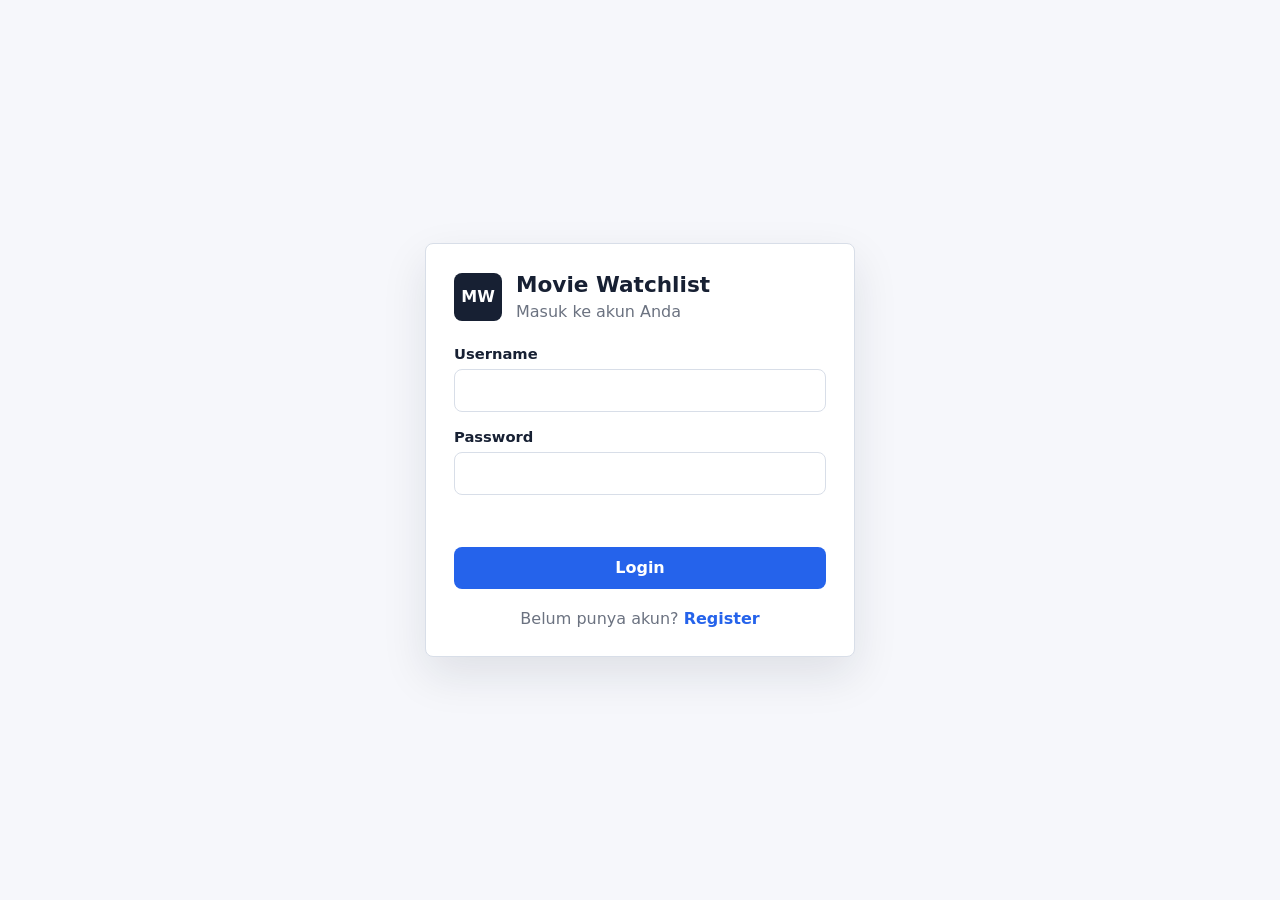
==== frontend/index.html @ f50a8523 "feat: add movie dashboard frontend" ====
<!DOCTYPE html>
<html lang="id">
<head>
    <meta charset="UTF-8">
    <meta name="viewport" content="width=device-width, initial-scale=1.0">
    <title>Movie Watchlist</title>
    <link rel="stylesheet" href="css/style.css">
    <script src="js/api.js" defer></script>
    <script src="js/movies.js" defer></script>
</head>
<body>
    <header class="navbar">
        <div class="navbar-inner">
            <a class="app-title" href="index.html">
                <span class="brand-mark small">MW</span>
                <span>Movie Watchlist</span>
            </a>
            <div class="nav-actions">
                <span id="userLabel" class="user-label"></span>
                <button id="logoutButton" class="button secondary" type="button">Logout</button>
            </div>
        </div>
    </header>

    <main class="page">
        <section class="toolbar">
            <form id="searchForm" class="search-form">
                <input id="searchInput" type="search" placeholder="Search title" autocomplete="off">
                <button class="button secondary" type="submit">Search</button>
            </form>
            <a href="movie-form.html" class="button primary">Tambah Movie</a>
        </section>

        <p id="message" class="message"></p>
        <section id="movieList" class="movie-grid" aria-live="polite"></section>
    </main>
</body>
</html>
---- frontend/css/style.css ----
:root {
    color-scheme: light;
    --bg: #f6f7fb;
    --surface: #ffffff;
    --surface-muted: #eef2f7;
    --text: #172033;
    --muted: #6b7280;
    --border: #d8dee8;
    --primary: #2563eb;
    --primary-dark: #1d4ed8;
    --success: #16a34a;
    --danger: #dc2626;
    --warning: #f59e0b;
    --shadow: 0 18px 45px rgba(23, 32, 51, 0.10);
}

* {
    box-sizing: border-box;
}

body {
    margin: 0;
    min-height: 100vh;
    background: var(--bg);
    color: var(--text);
    font-family: Inter, ui-sans-serif, system-ui, -apple-system, BlinkMacSystemFont, "Segoe UI", sans-serif;
}

a {
    color: var(--primary);
    font-weight: 700;
    text-decoration: none;
}

a:hover {
    text-decoration: underline;
}

button,
input,
select,
textarea {
    font: inherit;
}

.auth-page {
    display: grid;
    place-items: center;
    padding: 24px;
}

.auth-shell {
    width: min(100%, 430px);
}

.auth-card {
    width: 100%;
    padding: 28px;
    background: var(--surface);
    border: 1px solid var(--border);
    border-radius: 8px;
    box-shadow: var(--shadow);
}

.brand {
    display: flex;
    align-items: center;
    gap: 14px;
    margin-bottom: 24px;
}

.brand-mark {
    display: grid;
    place-items: center;
    width: 48px;
    height: 48px;
    flex: 0 0 48px;
    border-radius: 8px;
    background: var(--text);
    color: #ffffff;
    font-weight: 800;
}

.brand h1 {
    margin: 0;
    font-size: 1.35rem;
    line-height: 1.2;
}

.brand p {
    margin: 4px 0 0;
    color: var(--muted);
}

.form {
    display: grid;
    gap: 16px;
}

.field {
    display: grid;
    gap: 7px;
}

.field label {
    font-weight: 700;
    font-size: 0.92rem;
}

.field input,
.field select,
.field textarea {
    width: 100%;
    border: 1px solid var(--border);
    border-radius: 8px;
    background: #ffffff;
    color: var(--text);
    padding: 11px 12px;
    outline: none;
}

.field textarea {
    min-height: 112px;
    resize: vertical;
}

.field input:focus,
.field select:focus,
.field textarea:focus {
    border-color: var(--primary);
    box-shadow: 0 0 0 3px rgba(37, 99, 235, 0.14);
}

.button {
    display: inline-flex;
    align-items: center;
    justify-content: center;
    min-height: 42px;
    padding: 10px 16px;
    border: 1px solid transparent;
    border-radius: 8px;
    cursor: pointer;
    font-weight: 800;
    transition: background 160ms ease, border 160ms ease, transform 160ms ease;
}

.button:hover {
    transform: translateY(-1px);
}

.button.primary {
    background: var(--primary);
    color: #ffffff;
}

.button.primary:hover {
    background: var(--primary-dark);
}

.button.secondary {
    background: var(--surface);
    border-color: var(--border);
    color: var(--text);
}

.button.danger {
    background: var(--danger);
    color: #ffffff;
}

.full-width {
    width: 100%;
}

.message {
    min-height: 20px;
    margin: 0;
    font-size: 0.92rem;
    font-weight: 700;
}

.message.error {
    color: var(--danger);
}

.message.success {
    color: var(--success);
}

.switch-link {
    margin: 20px 0 0;
    color: var(--muted);
    text-align: center;
}

.navbar {
    position: sticky;
    top: 0;
    z-index: 10;
    background: rgba(255, 255, 255, 0.92);
    border-bottom: 1px solid var(--border);
    backdrop-filter: blur(12px);
}

.navbar-inner {
    display: flex;
    align-items: center;
    justify-content: space-between;
    gap: 18px;
    width: min(1120px, calc(100% - 32px));
    min-height: 68px;
    margin: 0 auto;
}

.app-title {
    display: inline-flex;
    align-items: center;
    gap: 10px;
    color: var(--text);
    font-size: 1.05rem;
    font-weight: 900;
}

.app-title:hover {
    text-decoration: none;
}

.brand-mark.small {
    width: 36px;
    height: 36px;
    flex-basis: 36px;
    font-size: 0.82rem;
}

.nav-actions {
    display: flex;
    align-items: center;
    gap: 10px;
}

.user-label {
    max-width: 180px;
    overflow: hidden;
    color: var(--muted);
    font-weight: 700;
    text-overflow: ellipsis;
    white-space: nowrap;
}

.page {
    width: min(1120px, calc(100% - 32px));
    margin: 30px auto 48px;
}

.toolbar {
    display: flex;
    align-items: center;
    justify-content: space-between;
    gap: 14px;
    margin-bottom: 18px;
}

.search-form {
    display: flex;
    width: min(100%, 520px);
    gap: 10px;
}

.search-form input {
    width: 100%;
    min-height: 42px;
    border: 1px solid var(--border);
    border-radius: 8px;
    padding: 10px 12px;
    outline: none;
}

.search-form input:focus {
    border-color: var(--primary);
    box-shadow: 0 0 0 3px rgba(37, 99, 235, 0.14);
}

.movie-grid {
    display: grid;
    grid-template-columns: repeat(auto-fill, minmax(280px, 1fr));
    gap: 18px;
}

.movie-card {
    display: grid;
    grid-template-rows: 220px 1fr;
    overflow: hidden;
    background: var(--surface);
    border: 1px solid var(--border);
    border-radius: 8px;
    box-shadow: 0 10px 24px rgba(23, 32, 51, 0.08);
}

.poster-wrap {
    display: grid;
    place-items: center;
    overflow: hidden;
    background: #111827;
}

.poster-wrap img {
    width: 100%;
    height: 100%;
    object-fit: cover;
}

.poster-fallback {
    background: linear-gradient(135deg, #172033 0%, #374151 48%, #1f7668 100%);
    color: #ffffff;
    font-size: 4rem;
    font-weight: 900;
}

.movie-content {
    display: grid;
    gap: 12px;
    padding: 16px;
}

.movie-heading {
    display: flex;
    align-items: flex-start;
    justify-content: space-between;
    gap: 12px;
}

.movie-heading h2 {
    margin: 0;
    font-size: 1.12rem;
    line-height: 1.25;
    overflow-wrap: anywhere;
}

.badge {
    display: inline-flex;
    align-items: center;
    min-height: 26px;
    padding: 4px 8px;
    border-radius: 999px;
    font-size: 0.75rem;
    font-weight: 900;
    white-space: nowrap;
}

.badge.watched {
    background: rgba(22, 163, 74, 0.14);
    color: #13723a;
}

.badge.unwatched {
    background: rgba(245, 158, 11, 0.17);
    color: #9a5b00;
}

.movie-meta {
    margin: 0;
    color: var(--muted);
    font-size: 0.92rem;
    font-weight: 700;
}

.movie-description {
    min-height: 48px;
    margin: 0;
    color: #384152;
    line-height: 1.5;
    overflow-wrap: anywhere;
}

.movie-actions {
    display: flex;
    flex-wrap: wrap;
    gap: 8px;
    align-self: end;
}

.movie-actions .button {
    min-height: 36px;
    padding: 8px 11px;
    font-size: 0.88rem;
}

.empty-state {
    grid-column: 1 / -1;
    margin: 0;
    padding: 28px;
    color: var(--muted);
    text-align: center;
    background: var(--surface);
    border: 1px dashed var(--border);
    border-radius: 8px;
}

@media (max-width: 520px) {
    .auth-page {
        padding: 16px;
    }

    .auth-card {
        padding: 22px;
    }

    .navbar-inner,
    .page {
        width: min(100% - 24px, 1120px);
    }

    .navbar-inner,
    .toolbar,
    .search-form {
        align-items: stretch;
        flex-direction: column;
    }

    .nav-actions {
        justify-content: space-between;
    }

    .movie-grid {
        grid-template-columns: 1fr;
    }
}
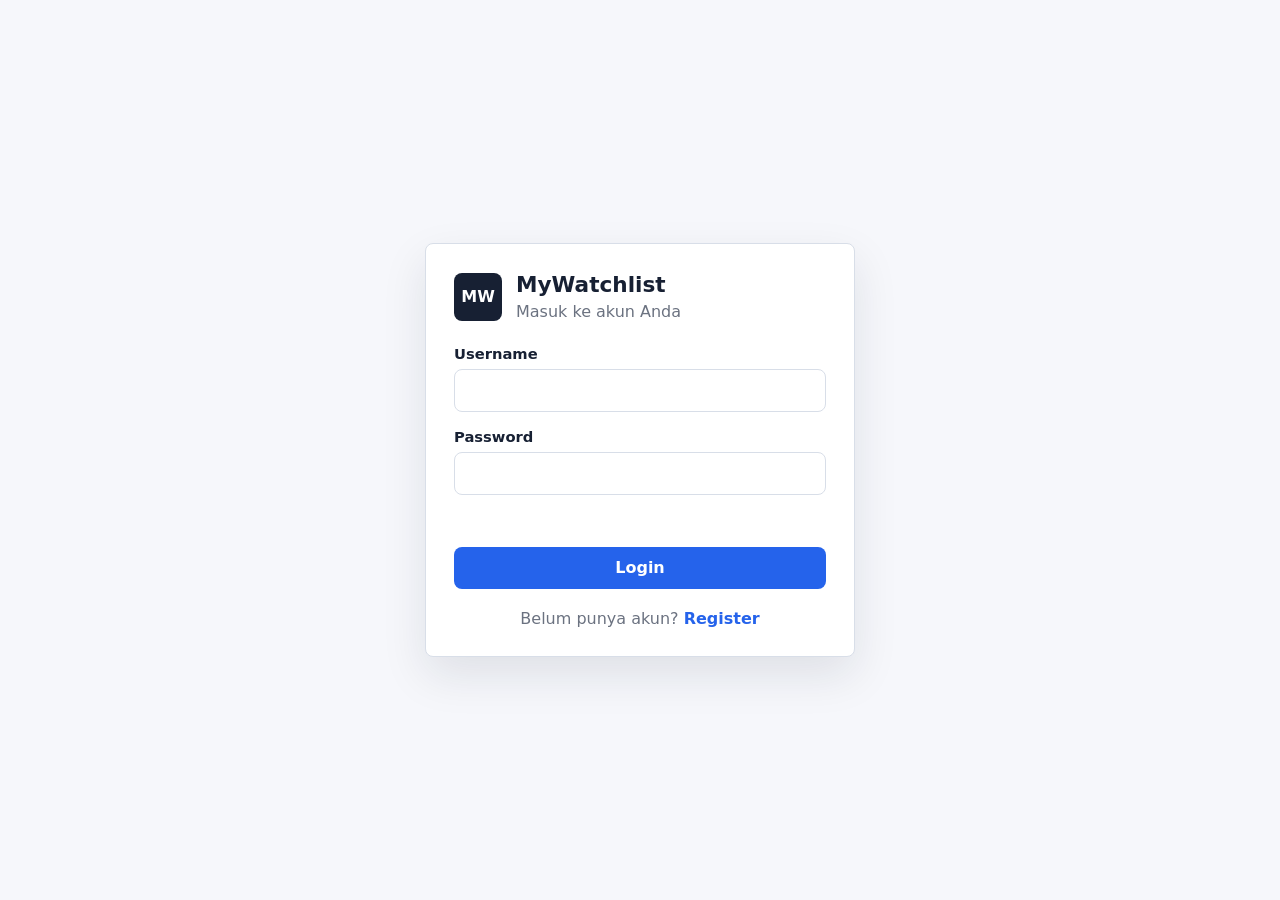
==== commit dabbb797: "chore: rename app to MyWatchlist" ====
--- a/frontend/index.html
+++ b/frontend/index.html
@@ -3,7 +3,7 @@
 <head>
     <meta charset="UTF-8">
     <meta name="viewport" content="width=device-width, initial-scale=1.0">
-    <title>Movie Watchlist</title>
+    <title>MyWatchlist</title>
     <link rel="stylesheet" href="css/style.css">
     <script src="js/api.js" defer></script>
     <script src="js/movies.js" defer></script>
@@ -13,7 +13,7 @@
         <div class="navbar-inner">
             <a class="app-title" href="index.html">
                 <span class="brand-mark small">MW</span>
-                <span>Movie Watchlist</span>
+                <span>MyWatchlist</span>
             </a>
             <div class="nav-actions">
                 <span id="userLabel" class="user-label"></span>
--- a/frontend/css/style.css
+++ b/frontend/css/style.css
@@ -396,6 +396,57 @@
     border-radius: 8px;
 }
 
+.form-page {
+    display: grid;
+    justify-items: center;
+}
+
+.form-panel {
+    width: min(100%, 720px);
+    padding: 24px;
+    background: var(--surface);
+    border: 1px solid var(--border);
+    border-radius: 8px;
+    box-shadow: 0 12px 28px rgba(23, 32, 51, 0.08);
+}
+
+.form-header {
+    margin-bottom: 18px;
+}
+
+.form-header h1 {
+    margin: 0;
+    font-size: 1.35rem;
+}
+
+.form-row {
+    display: grid;
+    grid-template-columns: minmax(0, 1fr) auto;
+    gap: 16px;
+    align-items: end;
+}
+
+.checkbox-field {
+    display: flex;
+    align-items: center;
+    min-height: 43px;
+    gap: 9px;
+    color: var(--text);
+    font-weight: 800;
+}
+
+.checkbox-field input {
+    width: 18px;
+    height: 18px;
+    accent-color: var(--primary);
+}
+
+.form-actions {
+    display: flex;
+    flex-wrap: wrap;
+    gap: 10px;
+}
+
 @media (max-width: 520px) {
     .auth-page {
         padding: 16px;
@@ -424,4 +475,16 @@
     .movie-grid {
         grid-template-columns: 1fr;
     }
-}
+
+    .form-panel {
+        padding: 18px;
+    }
+
+    .form-row {
+        grid-template-columns: 1fr;
+    }
+
+    .form-actions .button {
+        width: 100%;
+    }
+}
